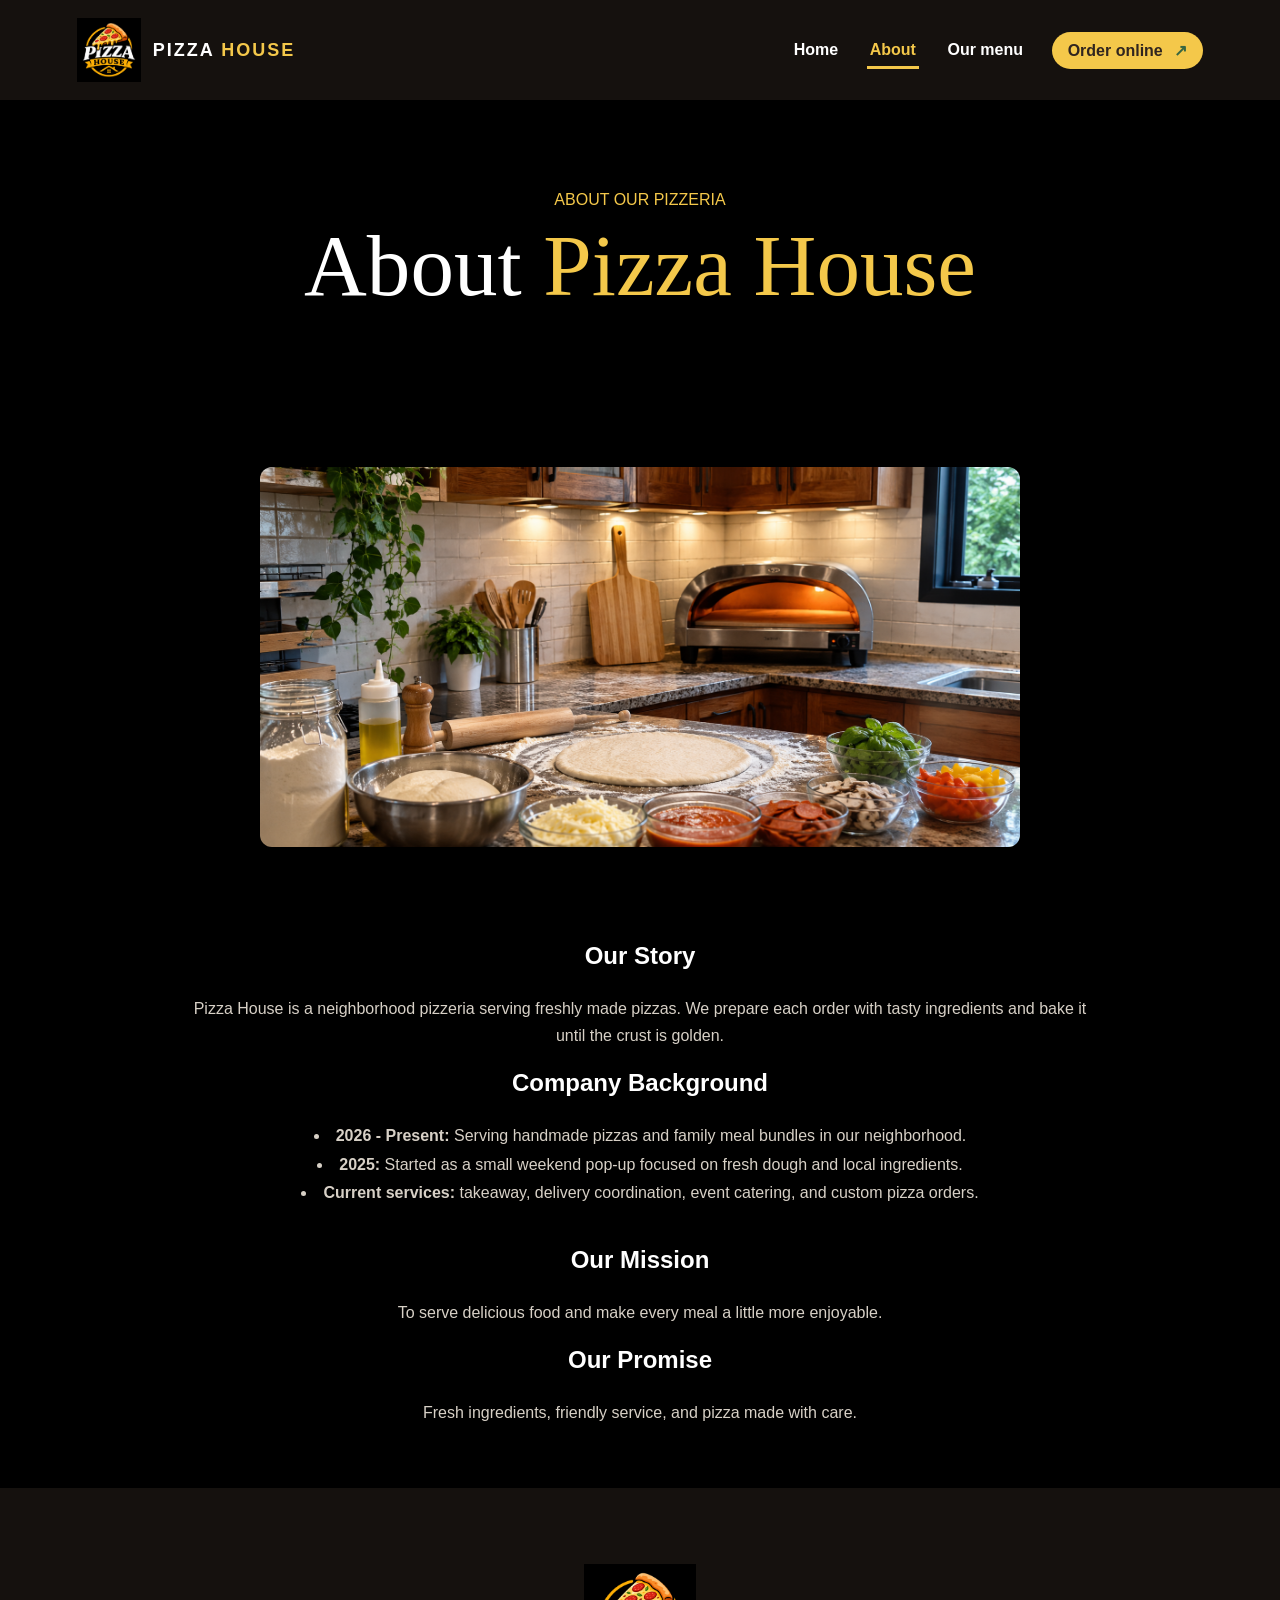
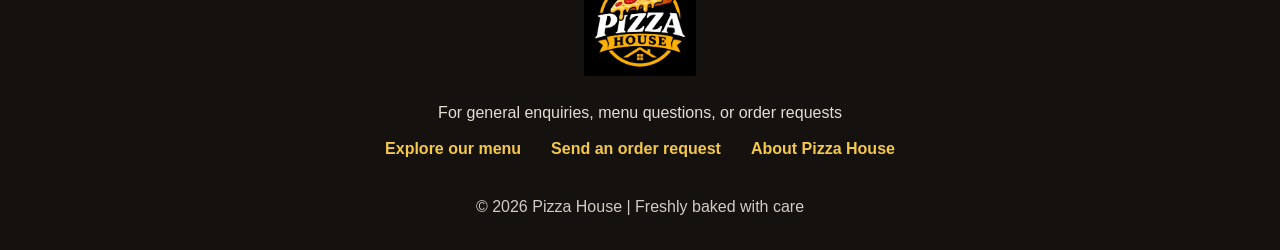
==== about.html @ 0fd10f66 "Add files via upload" ====
<!DOCTYPE html>
<html lang="en">
<head>
    <meta charset="UTF-8">
    <meta name="viewport" content="width=device-width, initial-scale=1.0">
    <title>About | Pizza House</title>
    <link rel="stylesheet" href="style.css">
</head>
<body>
    <header id="top">
        <nav aria-label="Main navigation">
            <a class="brand-logo-link" href="index.html" aria-label="Pizza House home">
                <img class="brand-logo" src="logo.png" alt="Pizza House">
                <span class="brand-name">Pizza <span class="brand-house">House</span></span>
            </a>
            <div class="links">
                <a href="index.html">Home</a>
                <a href="about.html" aria-current="page">About</a>
                <a href="menu.html">Our menu</a>
                <a class="nav-order" href="contact.html">Order online <span aria-hidden="true">&#8599;</span></a>
            </div>
        </nav>
    </header>

    <main>
        <section class="hero">
            <p>ABOUT OUR PIZZERIA</p>
            <h1>About <span>Pizza House</span></h1>
        </section>

        <section class="about-story">
            <div class="story-photo">
                <img src="background_about.png" alt="Warm Pizza House dining room with pizza artwork and a wood-fired oven">
            </div>
        </section>

        <section class="section about-content">
            <h2>Our Story</h2>
            <p>Pizza House is a neighborhood pizzeria serving freshly made pizzas. We prepare each order with tasty ingredients and bake it until the crust is golden.</p>

            <h2>Company Background</h2>
            <ul class="experience-list">
                <li><strong>2026 - Present:</strong> Serving handmade pizzas and family meal bundles in our neighborhood.</li>
                <li><strong>2025:</strong> Started as a small weekend pop-up focused on fresh dough and local ingredients.</li>
                <li><strong>Current services:</strong> takeaway, delivery coordination, event catering, and custom pizza orders.</li>
            </ul>

            <h2>Our Mission</h2>
            <p>To serve delicious food and make every meal a little more enjoyable.</p>

            <h2>Our Promise</h2>
            <p>Fresh ingredients, friendly service, and pizza made with care.</p>

        </section>
    </main>

    <footer class="site-footer">
        <div class="footer-inner">
            <a class="footer-logo" href="index.html" aria-label="Pizza House home"><img src="logo.png" alt="Pizza House"></a>
            <p class="footer-intro">For general enquiries, menu questions, or order requests</p>
            <nav class="footer-links" aria-label="Footer navigation">
                <a href="menu.html">Explore our menu</a>
                <a href="contact.html#contactForm">Send an order request</a>
                <a href="about.html">About Pizza House</a>
            </nav>
            <p class="footer-copyright">&copy; 2026 Pizza House | Freshly baked with care</p>
        </div>
    </footer>    
    <script src="script.js"></script>
</body>
</html>
---- style.css ----
:root {
    --color-black: #000;
    --color-dark: #0c0c0c;
    --color-panel: #1b1b1b;
    --color-cream: #f5f1e9;
    --color-gold: #f4c84a;
    --color-gold-bright: #ffdc70;
    --color-border: #62594d;
    --color-footer: #15110e;
}

* {
    box-sizing: border-box;
}

body {
    margin: 0;
    font-family: Arial, sans-serif;
    background: #fff8ed;
    color: #30251f;
    cursor: url("pizza-cursor.svg") 4 4, auto;
}

a,
button,
input[type="submit"],
input[type="button"],
select,
label[for] {
    cursor: url("pizza-cursor.svg") 4 4, pointer;
}

header {
    padding: 18px 6%;
}

nav {
    display: flex;
    justify-content: space-between;
    align-items: center;
    gap: 20px;
    flex-wrap: wrap;
}

nav h2 {
    margin: 0;
}

nav span,
h1 span {
    color: #386641;
}

.links {
    display: flex;
    flex-wrap: wrap;
}

.links a {
    text-decoration: none;
}

.hero {
    padding: 75px 20px;
    text-align: center;
}

.hero h1 {
    margin: 14px 0;
}

.home-hero {
    display: flex;
    justify-content: center;
    align-items: center;
    gap: 40px;
    text-align: left;
}

.hero-copy,
.hero-photo {
    width: min(45%, 520px);
}

.hero-photo {
    height: 340px;
    border-radius: 12px;
    object-fit: cover;
}

.button {
    display: inline-block;
    margin-top: 15px;
    padding: 11px 18px;
    border: 0;
    border-radius: 5px;
    background: #386641;
    color: #fff8ed;
    text-decoration: none;
    cursor: url("pizza-cursor.svg") 4 4, pointer;
}

.button:hover {
    background: #294b30;
}

.section {
    max-width: 1000px;
    margin: auto;
    padding: 45px 20px;
}

.section h2 {
    margin-bottom: 25px;
    text-align: center;
}

.cards {
    display: flex;
    gap: 18px;
}

.cards article {
    flex: 1;
    padding: 18px;
    border-radius: 8px;
    background: #f1e5d3;
}

.cards p,
.section > p {
    color: #604b3e;
    line-height: 1.7;
}

.food-photo {
    width: 100%;
    height: 170px;
    border-radius: 6px;
    object-fit: cover;
}

table {
    width: 100%;
    margin: 20px 0;
    border-collapse: collapse;
}

th,
td {
    padding: 12px;
    border: 1px solid #ddc8ac;
    text-align: left;
}

.menu-photo {
    display: block;
    width: 132px;
    height: 132px;
    aspect-ratio: 1;
    border-radius: 8px;
    object-fit: cover;
    object-position: center;
    background: #000;
}

.menu-photo-contain {
    object-fit: contain;
}

#pizza-menu td:first-child {
    width: 160px;
}

@media (max-width: 650px) {
    .menu-photo {
        width: 88px;
        height: 88px;
    }

    #pizza-menu td:first-child {
        width: 112px;
    }
}

form {
    display: flex;
    max-width: 600px;
    margin: 20px auto;
    flex-direction: column;
    gap: 12px;
}

input,
select,
textarea {
    padding: 10px;
    border: 1px solid #ddc8ac;
    border-radius: 4px;
    background: #fffdf8;
    color: #30251f;
}

textarea {
    min-height: 100px;
}

footer {
    padding: 22px;
    text-align: center;
}

a {
    color: #a83c2e;
}

@media (max-width: 650px) {
    .cards {
        flex-direction: column;
    }

    .home-hero {
        flex-direction: column;
        text-align: center;
    }

    .hero-copy,
    .hero-photo {
        width: 100%;
    }

    .hero-photo {
        height: 250px;
    }

    .hero h1 {
        font-size: 32px;
    }

    nav {
        flex-direction: column;
    }

    .links {
        justify-content: center;
    }
}

/* Pizza House shared dark-and-gold theme */
body {
    background: var(--color-black);
    color: var(--color-cream);
}

header {
    position: relative;
    z-index: 5;
    background: var(--color-footer);
    color: #fff;
}

nav h2 {
    color: #fff;
    font-size: 24px;
    letter-spacing: 4px;
    text-transform: uppercase;
}

nav h2 span,
h1 span {
    color: #f4c84a;
}

.links {
    align-items: center;
    gap: clamp(14px, 2vw, 30px);
}

.links a {
    color: #fff;
    font-weight: 700;
}

.links a:hover {
    color: #f4c84a;
}

.links .nav-order {
    padding: 9px 16px;
    border-radius: 30px;
    background: #f4c84a;
    color: #30251f;
}

.nav-order span {
    margin-left: 7px;
}

.hero,
.home-hero,
.services-hero {
    background: #000;
    color: #fff;
}

.hero h1,
.home-hero h1,
.services-hero h1 {
    font-family: "Segoe Script", "Brush Script MT", "URW Chancery L", cursive;
    font-size: clamp(58px, 6.8vw, 96px);
    font-weight: 400;
    line-height: 0.95;
    letter-spacing: 0;
}

.hero h1 span {
    color: #f4c84a;
}

.hero p,
.eyebrow {
    color: #f4c84a;
}

.section,
.home-story,
.home-favorites,
.home-order {
    background: transparent;
    color: #f5f1e9;
}

.section h2,
.home-story h2,
.home-favorites h2,
.home-order h2 {
    color: #fff;
}

.section > p,
.story-copy > p:not(.eyebrow),
.cards p,
.favorite-copy p {
    color: #d7d0c6;
}

.cards article {
    background: var(--color-panel);
}

.button,
.home-page .button {
    background: var(--color-gold);
    color: #30251f;
    font-weight: 800;
}

.button:hover,
.home-page .button:hover {
    background: var(--color-gold-bright);
}

table {
    color: #f5f1e9;
}

th {
    background: #30251f;
    color: #f4c84a;
}

td {
    background: #1b1b1b;
    color: #f5f1e9;
}

th,
td {
    border-color: #62594d;
}

input,
select,
textarea {
    border-color: #62594d;
    background: #1b1b1b;
    color: #f5f1e9;
}

footer {
    background: #0c0c0c;
    color: #d7d0c6;
}

a:not(.links a):not(.button) {
    color: #f4c84a;
}

/* Homepage photo-led hero and page sections */
.home-page header {
    position: absolute;
    top: 0;
    left: 0;
    width: 100%;
    background: transparent;
}

.home-page .home-hero {
    position: relative;
    display: block;
    min-height: max(700px, 100svh);
    padding: 0;
    overflow: hidden;
    text-align: left;
}

.home-page .hero-image-wrap {
    position: absolute;
    inset: 0 0 0 auto;
    width: 58%;
    height: 100%;
}

.home-page .hero-image-wrap::after {
    position: absolute;
    inset: 0;
    background: linear-gradient(90deg, rgba(8, 8, 8, 0.55), transparent 36%);
    content: "";
}

.home-page .hero-photo {
    width: 100%;
    height: 100%;
    border: 0;
    border-radius: 0;
    box-shadow: none;
    object-fit: cover;
}

.home-page .hero-copy {
    position: absolute;
    z-index: 2;
    bottom: 12%;
    left: max(7%, calc((100% - 1180px) / 2));
    width: min(62%, 800px);
}

.home-page .hero-copy h1 {
    margin: 0 0 22px;
    color: #fff;
    font-size: clamp(58px, 6.8vw, 96px);
}

.home-page .hero-copy .hero-highlight,
.services-hero-copy .hero-highlight {
    display: table;
    max-width: 100%;
    margin: 0 0 20px;
    padding: 7px 13px;
    background: #f4b83c;
    color: #30251f;
    font-size: clamp(16px, 2vw, 25px);
    font-weight: 900;
    letter-spacing: 1px;
    text-transform: uppercase;
}

.services-hero-copy .hero-highlight {
    margin-right: auto;
    margin-left: auto;
}

.home-page .hero-copy > p:not(.eyebrow),
.services-hero-copy > p:not(.eyebrow) {
    max-width: 510px;
    color: #eee;
    line-height: 1.7;
}

.services-hero-copy > p:not(.eyebrow) {
    margin-right: auto;
    margin-left: auto;
}

.hero-menu-link {
    display: inline-block;
    margin-top: 8px;
    color: #f4c84a;
    font-weight: 800;
    text-decoration: none;
}

.home-page .home-story {
    display: grid;
    grid-template-columns: 1fr 1fr;
    align-items: center;
    gap: 8%;
    max-width: 1180px;
    margin: auto;
    padding: 90px 30px;
}

.about-story {
    display: flex;
    flex-direction: column;
    align-items: center;
    gap: 32px;
    max-width: 1180px;
    margin: auto;
    padding: 70px 30px 30px;
    text-align: center;
}

.about-story .story-photo {
    width: min(100%, 760px);
}

.about-story .story-copy {
    width: min(100%, 680px);
}

.about-story h2 {
    color: #fff;
}

.about-story .story-copy > p:not(.eyebrow) {
    color: #d7d0c6;
    line-height: 1.7;
}

.story-photo img {
    display: block;
    width: 100%;
    height: 380px;
    border-radius: 12px;
    object-fit: cover;
}

.home-page .home-favorites {
    max-width: 1180px;
    margin: auto;
    padding: 70px 30px;
}

.section-heading {
    display: flex;
    justify-content: space-between;
    align-items: end;
    gap: 20px;
    margin-bottom: 28px;
}

.home-page .cards article {
    padding: 0;
    overflow: hidden;
    border-radius: 12px;
    background: #1b1b1b;
}

.home-page .food-photo {
    height: 220px;
    border-radius: 0;
}

.favorite-copy {
    padding: 17px 20px 20px;
}

.home-order {
    padding: 75px 20px 85px;
    text-align: center;
}

.home-order .eyebrow,
.home-page .eyebrow,
.services-hero .eyebrow {
    color: #f4c84a;
    font-size: 12px;
    font-weight: 800;
    letter-spacing: 2px;
}

.home-page .text-link {
    color: #fff;
    font-weight: 700;
}

/* Menu page hero */
body.menu-page header {
    position: absolute;
    top: 0;
    left: 0;
    width: 100%;
    background: transparent;
}

.services-hero {
    position: relative;
    display: flex;
    min-height: max(700px, 100svh);
    align-items: center;
    overflow: hidden;
}

.services-hero-copy {
    position: relative;
    z-index: 2;
    width: min(100%, 850px);
    margin: 0 auto;
    padding: 170px 28px 90px;
    text-align: center;
}

.services-hero-copy h1 {
    margin: 0 0 22px;
}

#pizza-menu {
    scroll-margin-top: 24px;
}

@media (max-width: 700px) {
    .home-page nav,
    body.menu-page nav {
        align-items: flex-start;
        flex-direction: column;
    }

    .home-page .links,
    body.menu-page .links {
        justify-content: flex-start;
    }

    .home-page .hero-image-wrap {
        top: 160px;
        width: 100%;
        height: 48%;
    }

    .home-page .hero-image-wrap::after {
        background: linear-gradient(180deg, transparent 25%, #090909 100%);
    }

    .home-page .hero-copy {
        right: 22px;
        bottom: 42px;
        left: 22px;
        width: auto;
    }

    .home-page .hero-copy h1,
    .services-hero-copy h1,
    .hero h1 {
        font-size: clamp(52px, 15vw, 72px);
    }

    .home-page .home-story {
        grid-template-columns: 1fr;
        gap: 28px;
        padding: 60px 24px;
    }

    .about-story {
        gap: 28px;
        padding: 60px 24px 24px;
    }

    .home-page .home-favorites {
        padding: 55px 24px;
    }

    .section-heading {
        align-items: start;
        flex-direction: column;
    }

    body.menu-page header {
        padding: 18px 22px;
    }

    .services-hero {
        min-height: max(760px, 100svh);
    }

    .services-hero-copy {
        width: 100%;
        padding: 180px 22px 60px;
    }

    .services-hero-copy .hero-highlight {
        font-size: 16px;
    }
}

/* Shared dark footer inspired by the reference layout. */
.site-footer {
    padding: 76px 24px 34px;
    background: var(--color-footer);
    color: #f5f1eb;
    text-align: center;
}

.footer-inner {
    width: min(100%, 1100px);
    margin: 0 auto;
}

.footer-logo {
    display: inline-flex;
    width: 112px;
    height: 112px;
    align-items: center;
    justify-content: center;
}

.footer-logo img {
    display: block;
    width: 100%;
    height: 100%;
    object-fit: contain;
}

.footer-intro {
    margin: 24px 0 18px;
    color: #e5ddd4;
}

.footer-links {
    display: flex;
    justify-content: center;
    flex-wrap: wrap;
    gap: 14px 30px;
    margin: 0 auto 40px;
}

.footer-links a {
    color: #ffb33f;
    font-weight: 700;
    text-decoration: none;
}

.footer-links a:hover,
.footer-links a:focus-visible {
    color: #fff;
    text-decoration: underline;
}

.footer-copyright {
    margin: 0;
    color: #d3cbc3;
}

.footer-contact-details {
    margin: 0 auto 34px;
}

.contact-numbers {
    display: flex;
    justify-content: center;
    flex-wrap: wrap;
    gap: 10px 24px;
    margin-top: 14px;
}

.contact-numbers a,
.footer-contact-details > a {
    color: #ffb33f;
    font-weight: 700;
    text-decoration: none;
}

.contact-numbers a:hover,
.contact-numbers a:focus-visible,
.footer-contact-details > a:hover,
.footer-contact-details > a:focus-visible {
    color: #fff;
    text-decoration: underline;
}

.back-to-top {
    position: fixed;
    right: 24px;
    bottom: 24px;
    z-index: 1100;
    display: grid;
    width: 54px;
    height: 54px;
    place-items: center;
    border-radius: 50%;
    background: #fff;
    color: #f3a51b;
    font-size: 25px;
    text-decoration: none;
    box-shadow: 0 3px 14px #0005;
}

.back-to-top:hover,
.back-to-top:focus-visible {
    background: #f4c84a;
    color: #17120c;
}

@media (max-width: 600px) {
    .site-footer { padding: 54px 20px 28px; }
    .footer-links { flex-direction: column; gap: 16px; margin-bottom: 32px; }
    .back-to-top { right: 16px; bottom: 16px; width: 48px; height: 48px; }
}

.home-page .hero-photo,
.home-page .story-photo img,
.home-page .food-photo {
    object-fit: contain;
    object-position: center;
    background: #000;
}

.hero-photo-link {
    display: block;
    width: 100%;
    height: 100%;
}

.story-photo {
    display: block;
}

.experience-list {
    max-width: 760px;
    margin: 0 auto 38px;
    padding-left: 0;
    list-style-position: inside;
    color: #d7d0c6;
    line-height: 1.8;
    text-align: center;
}

.about-content {
    text-align: center;
}

.about-content > p {
    max-width: 900px;
    margin-right: auto;
    margin-left: auto;
}

.external-link-note {
    text-align: center;
}

.checkbox-label {
    display: flex;
    align-items: center;
    gap: 8px;
}

.time-picker-control {
    display: flex;
    gap: 8px;
}

.time-picker-control input {
    flex: 1;
}

.time-picker-control input {
    color-scheme: dark;
}

input[type="date"] {
    color-scheme: light;
}

input[type="date"]::-webkit-calendar-picker-indicator {
    filter: brightness(0) invert(1);
    opacity: 1;
}

.pizza-options {
    display: grid;
    gap: 8px;
    margin: 0;
    padding: 12px;
    border: 1px solid #62594d;
    border-radius: 4px;
    text-align: left;
}

.pizza-option {
    display: grid;
    grid-template-columns: auto 1fr 72px;
    align-items: center;
    gap: 10px;
    padding: 7px 4px;
}

.pizza-quantity {
    width: 72px;
    padding: 7px;
}

.sr-only {
    position: absolute;
    width: 1px;
    height: 1px;
    padding: 0;
    overflow: hidden;
    clip: rect(0, 0, 0, 0);
    white-space: nowrap;
    border: 0;
}

.field-help {
    color: #d7d0c6;
    font-size: 0.85rem;
}

.form-status {
    min-height: 1.4em;
    margin: 0;
    color: var(--color-gold);
    font-weight: 700;
    text-align: center;
}

.confirmation-section {
    min-height: 360px;
    text-align: center;
}

.order-summary {
    max-width: 760px;
    margin: 24px auto 30px;
    padding: 18px;
    border: 1px solid #62594d;
    border-radius: 8px;
    color: #f5f1e9;
    line-height: 1.8;
}

.receipt-modal {
    position: fixed;
    inset: 0;
    z-index: 2000;
    display: grid;
    place-items: center;
    padding: 20px;
    background: rgba(0, 0, 0, 0.78);
}

.receipt-modal[hidden] {
    display: none;
}

.receipt-card {
    position: relative;
    width: min(100%, 460px);
    padding: 32px 28px 28px;
    border: 1px solid #62594d;
    border-radius: 10px;
    background: #1b1b1b;
    color: #f5f1e9;
    text-align: center;
    box-shadow: 0 18px 60px rgba(0, 0, 0, 0.5);
}

.receipt-card h2 {
    margin-top: 0;
}

.receipt-close {
    position: absolute;
    top: 10px;
    right: 14px;
    border: 0;
    background: transparent;
    color: #fff;
    font-size: 28px;
    cursor: pointer;
}

.receipt-details {
    margin: 20px 0 24px;
    padding: 16px;
    border-top: 1px dashed #62594d;
    border-bottom: 1px dashed #62594d;
    line-height: 1.8;
    text-align: left;
}

.receipt-line {
    display: flex;
    justify-content: space-between;
    gap: 20px;
}

.receipt-total {
    margin-top: 12px;
    padding-top: 12px;
    border-top: 1px solid #62594d;
    color: #f4c84a;
    font-size: 1.15rem;
    font-weight: 800;
}

.receipt-actions {
    display: flex;
    justify-content: center;
    gap: 12px;
    flex-wrap: wrap;
}

.button-secondary {
    background: transparent;
    color: #f5f1e9;
    border: 1px solid #62594d;
}

.button-secondary:hover,
.button-secondary:focus-visible {
    background: #30251f;
}

@media (max-width: 700px) {
    .section {
        padding: 45px 18px;
    }

    table {
        display: block;
        overflow-x: auto;
        white-space: nowrap;
    }

    th,
    td {
        padding: 9px;
    }

    .home-page .hero-photo-link {
        height: 100%;
    }
}

/* Shared logo and tab-style page navigation */
.brand-logo-link {
    display: inline-flex;
    flex: 0 0 auto;
    align-items: center;
    gap: 12px;
    text-decoration: none;
}

.brand-logo {
    display: block;
    width: 64px;
    height: 64px;
    object-fit: contain;
}

.brand-name {
    color: #fff;
    font-size: 18px;
    font-weight: 800;
    letter-spacing: 2px;
    text-transform: uppercase;
    white-space: nowrap;
}

.brand-name .brand-house {
    color: #f4c84a;
}

.links a:not(.nav-order) {
    display: inline-block;
    padding: 9px 3px 7px;
    border-bottom: 3px solid transparent;
    transition: color 160ms ease, border-color 160ms ease;
}

.links a[aria-current="page"]:not(.nav-order) {
    border-bottom-color: #f4c84a;
    color: #f4c84a;
}

.links .nav-order[aria-current="page"] {
    box-shadow: 0 0 0 3px rgba(244, 200, 74, 0.35);
}

.links a:focus-visible,
.brand-logo-link:focus-visible {
    outline: 2px solid #fff;
    outline-offset: 4px;
}

/* Keep the site navigation visible while the page scrolls. */
header {
    position: sticky;
    top: 0;
    z-index: 1000;
}

body.home-page header,
body.menu-page header {
    position: sticky;
    top: 0;
    margin-bottom: -114px;
    background: var(--color-footer);
}

@media (max-width: 700px) {
    body.home-page header,
    body.menu-page header {
        margin-bottom: -150px;
    }

    .brand-logo {
        width: 58px;
        height: 58px;
    }

    .links a:not(.nav-order) {
        padding-top: 8px;
        padding-bottom: 7px;
    }
}
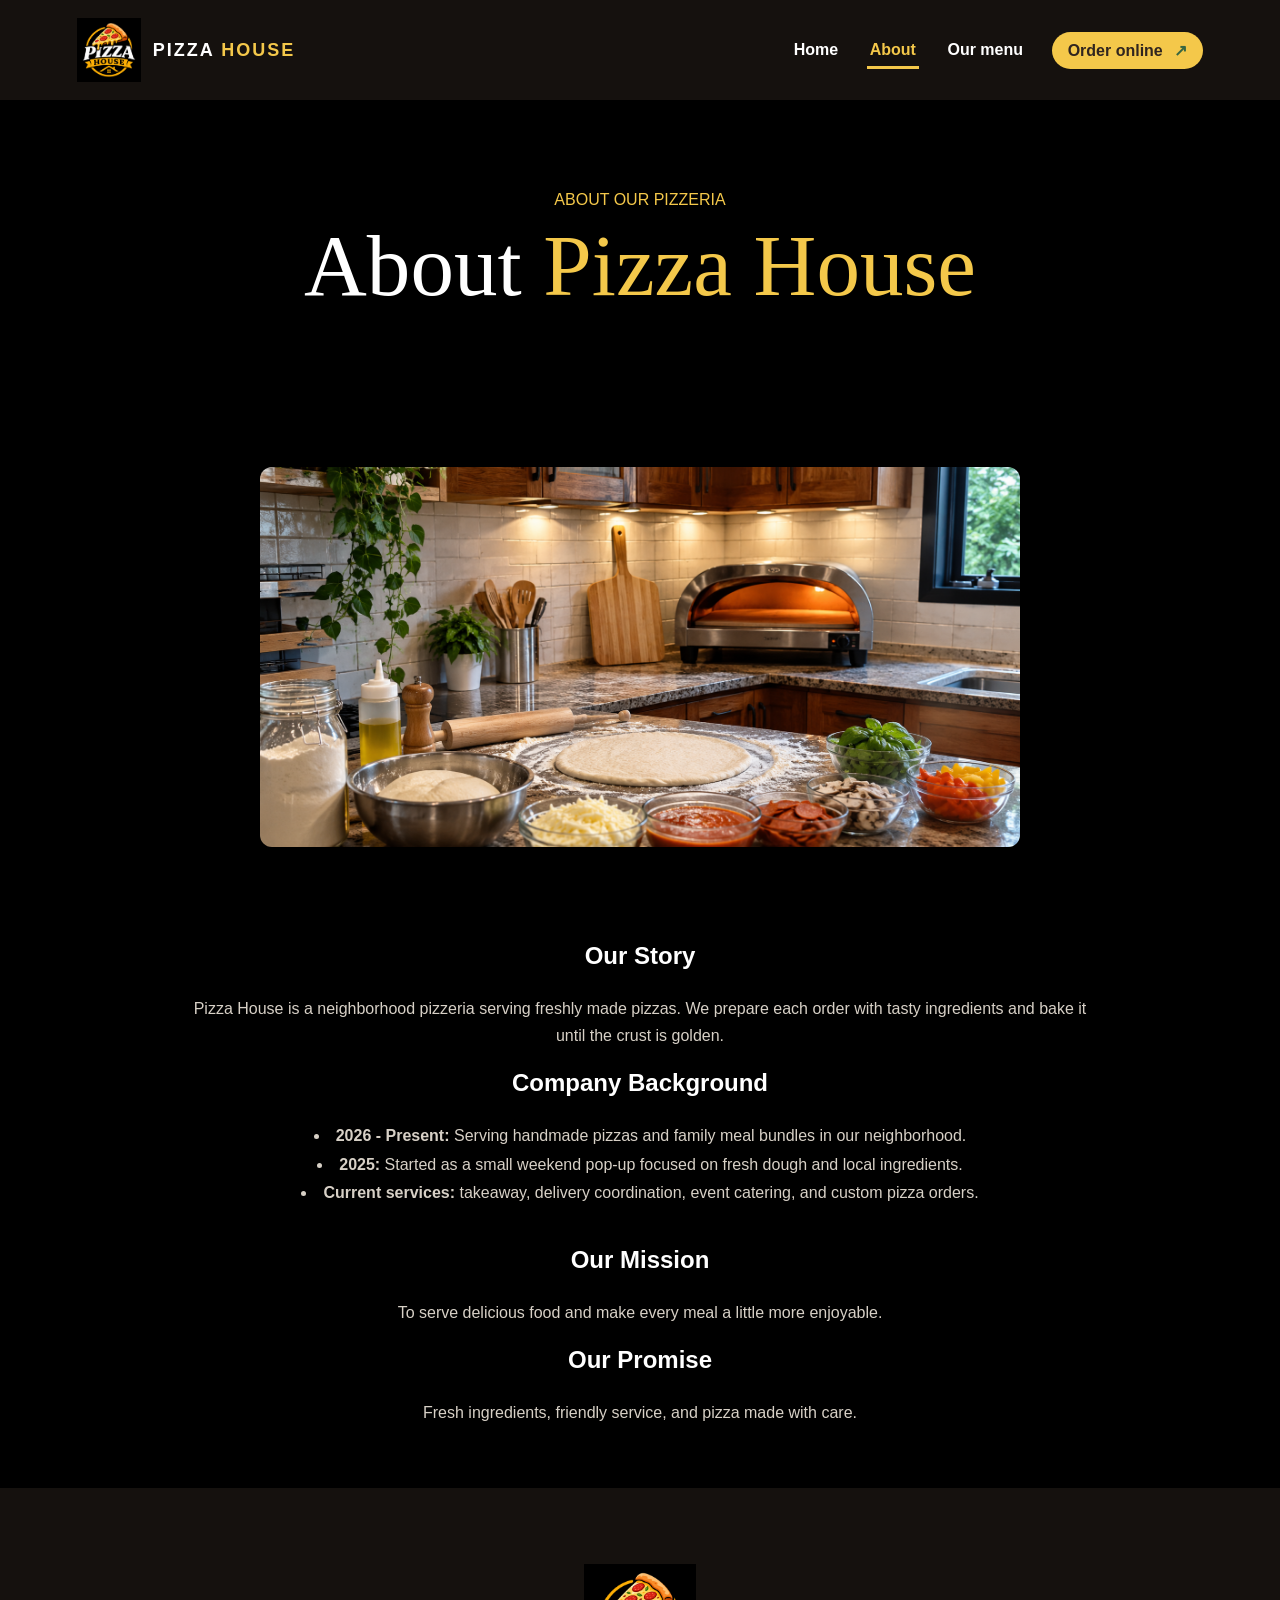
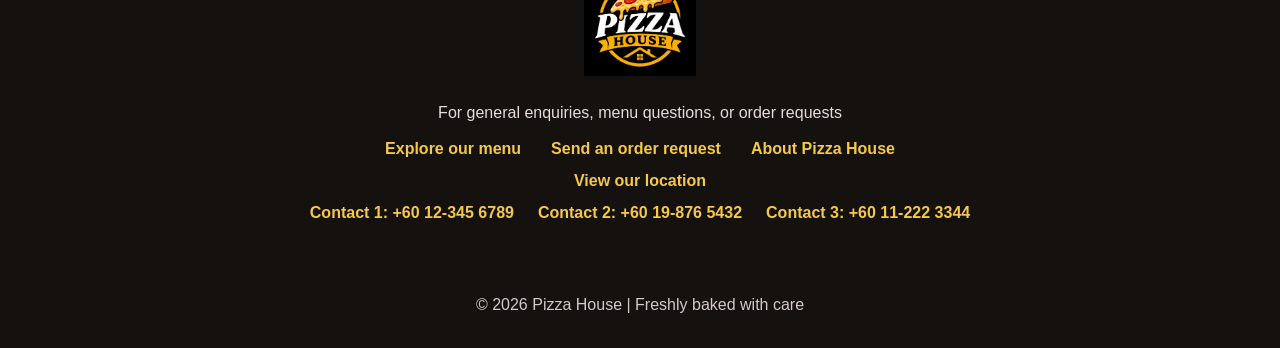
==== commit 989ad29a: "hadfgkh" ====
--- a/about.html
+++ b/about.html
@@ -62,6 +62,14 @@
                 <a href="menu.html">Explore our menu</a>
                 <a href="contact.html#contactForm">Send an order request</a>
                 <a href="about.html">About Pizza House</a>
+                            <div class="footer-contact-details">
+                <a href="https://www.google.com/maps/place/National+Defence+University+of+Malaysia/@3.0527284,101.7234116,17z/data=!3m1!4b1!4m6!3m5!1s0x31cc357ad56c0001:0x3d5c81a579c4ae1d!8m2!3d3.0527284!4d101.7234116!16s%2Fm%2F047q4g_?entry=ttu&g_ep=EgoyMDI2MTExOC4xIKXMDSoASAFQAw%3D%3D" target="_blank" rel="noopener noreferrer">View our location</a>
+                <div class="contact-numbers">
+                    <a href="tel:+60123456789">Contact 1: +60 12-345 6789</a>
+                    <a href="tel:+60198765432">Contact 2: +60 19-876 5432</a>
+                    <a href="tel:+60112223344">Contact 3: +60 11-222 3344</a>
+                </div>
+            </div>
             </nav>
             <p class="footer-copyright">&copy; 2026 Pizza House | Freshly baked with care</p>
         </div>
